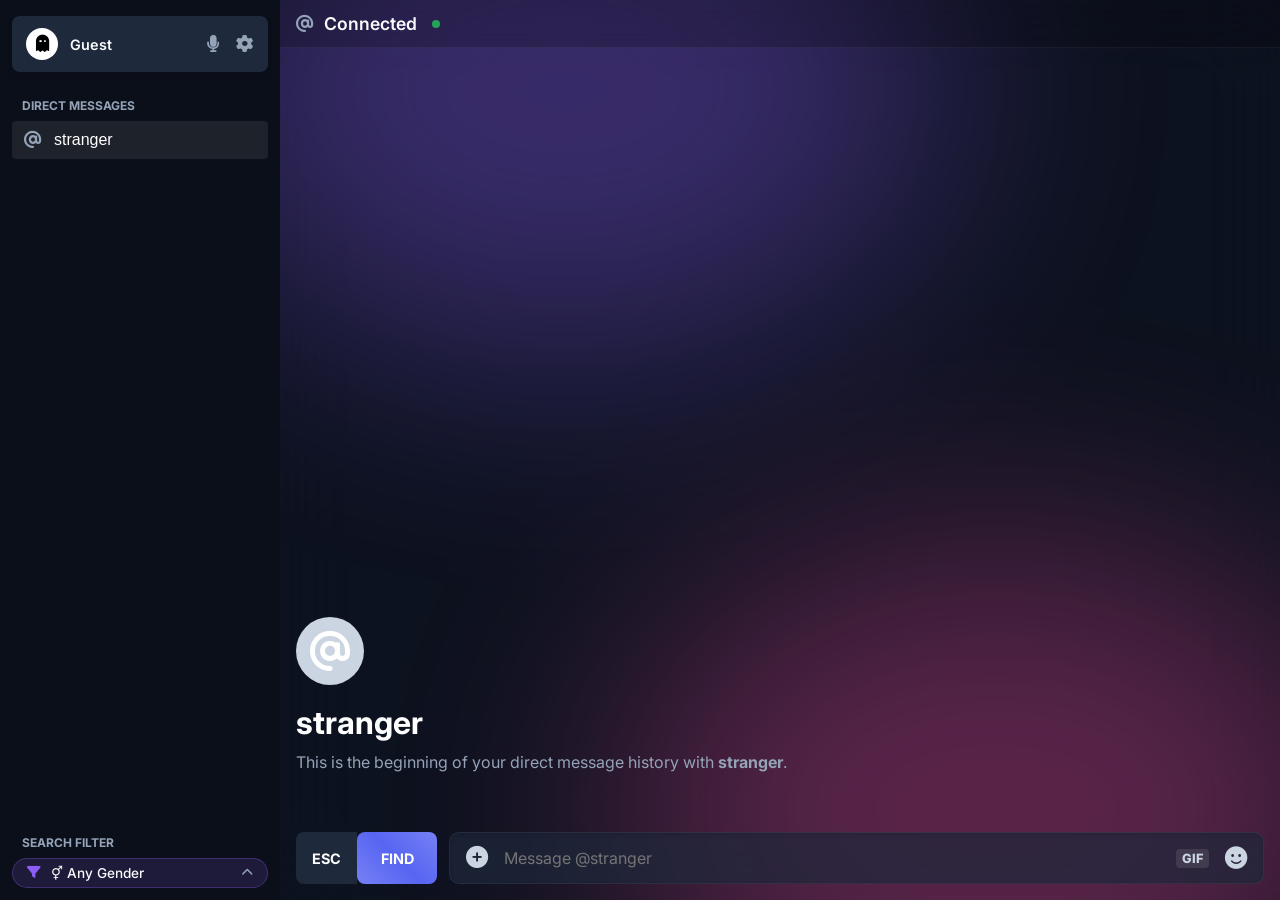
==== frontend/app.html @ 40365708 "Initial commit for new repo" ====
<!DOCTYPE html>
<html lang="en">

<head>
    <meta charset="UTF-8">
    <meta name="viewport" content="width=device-width, initial-scale=1.0, maximum-scale=1.0, viewport-fit=cover">
    <title>Annochat | Live Chat</title>
    <link rel="stylesheet" href="style.css">
    <link href="https://fonts.googleapis.com/css2?family=Inter:wght@400;500;600;700;800&display=swap" rel="stylesheet">
    <link rel="stylesheet" href="https://cdnjs.cloudflare.com/ajax/libs/font-awesome/6.4.0/css/all.min.css">
</head>

<body>
    <div class="app-layout">
        <div id="sidebar-overlay" class="sidebar-overlay" onclick="toggleMobileSidebar()"></div>
        <!-- Sidebar -->
        <aside class="sidebar">
            <!-- App Navigation (Chat/Friends) -->
            <div class="sidebar-top">
                <!-- Profile panel moved from bottom -->
                <div class="profile-panel">
                    <div class="avatar"><i class="fa-solid fa-ghost"></i></div>
                    <div class="user-info">
                        <span class="username">username</span>
                    </div>
                    <div class="user-controls">
                        <i class="fa-solid fa-microphone" id="mute-toggle" onclick="toggleMute()"
                            title="Toggle Message Sounds" style="cursor: pointer;"></i>
                        <i class="fa-solid fa-gear" style="cursor: pointer;" onclick="mockFeature('Settings')"></i>
                    </div>
                </div>

                <div class="dm-list">
                    <div class="section-title" style="margin-top: 10px; margin-bottom: 8px;">DIRECT MESSAGES</div>
                    <button class="dm-item active" onclick="nextStranger()"><i class="fa-solid fa-at"></i><span
                            id="dm-stranger-name">stranger</span></button>
                </div>
            </div>

            <!-- Bottom: Gender Filter pinned to bottom -->
            <div class="sidebar-bottom">
                <div style="padding: 0 12px 12px 12px; padding-bottom: max(12px, env(safe-area-inset-bottom));">
                    <div class="section-title" style="margin-bottom: 8px;">SEARCH FILTER</div>
                    <div class="custom-dropdown" id="gender-filter-dropdown" tabindex="0" style="width: 100%;">
                        <div class="dropdown-header" onclick="toggleGenderDropdown()"
                            style="width: 100%; justify-content: space-between;">
                            <div style="display:flex; align-items:center; gap:10px;">
                                <i class="fa-solid fa-filter"></i>
                                <span id="selected-gender-text">⚥ Any Gender</span>
                            </div>
                            <i class="fa-solid fa-chevron-up dropdown-arrow" style="transform: none;"></i>
                        </div>
                        <div class="dropdown-options" id="gender-options"
                            style="bottom: 100%; top: auto; margin-bottom: 8px; width: 100%;">
                            <div class="dropdown-option" onclick="selectGender('any', '⚥ Any Gender')">⚥ Any Gender</div>
                            <div class="dropdown-option" onclick="selectGender('female', '♀ Girls Only')">♀ Girls Only</div>
                            <div class="dropdown-option" onclick="selectGender('male', '♂ Guys Only')">♂ Guys Only</div>
                        </div>
                        <input type="hidden" id="gender-filter" value="any">
                    </div>
                </div>
            </div>
        </aside>

        <!-- Main Chat Area -->
        <main class="chat-area">
            <div id="custom-bg-overlay"></div>
            <!-- Header -->
            <div class="chat-header">
                <div class="header-left">
                    <button class="mobile-menu-btn" onclick="toggleMobileSidebar()">
                        <i class="fa-solid fa-bars"></i>
                    </button>
                    <i class="fa-solid fa-at"></i>
                    <span class="chat-title" id="header-status-text">Connected</span>
                    <div class="status-dot"></div>
                </div>
                <div class="header-right">
                </div>
            </div>

            <!-- Messages -->
            <div class="chat-messages" id="chat-messages">
                <div class="welcome-banner">
                    <div class="welcome-avatar"><i class="fa-solid fa-at"></i></div>
                    <h2>stranger</h2>
                    <p>This is the beginning of your direct message history with <strong>stranger</strong>.</p>
                </div>
            </div>

            <div class="typing-container">
                <div class="typing-indicator hidden" id="typing-indicator">
                    <div class="dot-bounce"><span></span><span></span><span></span></div> stranger is typing...
                </div>
            </div>

            <!-- Input area -->
            <div class="input-wrapper">
                <div class="action-buttons">
                    <button class="esc-btn" onclick="mockFeature('Disconnect')">ESC</button>
                    <button class="skip-btn finding" id="action-btn" onclick="nextStranger()"><span
                            id="action-icon"></span> FIND</button>
                </div>
                <div class="chat-input-box">
                    <button class="add-file-btn" onclick="showFreeTierMessage()"><i
                            class="fa-solid fa-circle-plus"></i></button>
                    <input type="text" id="message-input" placeholder="Message @stranger"
                        onkeypress="handleKeyPress(event)" autocomplete="off">
                    <div class="input-icons">
                        <span class="gif-icon" onclick="toggleGifPicker()">GIF</span>
                        <i class="fa-solid fa-face-smile" onclick="toggleEmojiPicker()" style="cursor:pointer"></i>
                    </div>
                </div>
            </div>
        </main>
    </div>

    <div id="toast" class="toast hidden"></div>

    <!-- Settings Modal -->
    <div id="settings-modal" class="modal-overlay hidden">
        <div class="modal-content settings-wide">
            <div class="modal-header">
                <h2>⚙️ Appearance</h2>
                <i class="fa-solid fa-xmark close-btn" onclick="toggleSettingsModal()"></i>
            </div>
            <div class="settings-tabs">
                <button class="stab active" onclick="switchTab('themes',this)">🎨 Themes</button>
                <button class="stab" onclick="switchTab('background',this)">🖼️ Background</button>
                <button class="stab" onclick="switchTab('text',this)">🔤 Text</button>
                <button class="stab" onclick="switchTab('bubbles',this)">💬 Bubbles</button>
            </div>
            <div class="spanel" id="tab-themes">
                <p class="shint">Pick a color theme.</p>
                <div class="theme-options">
                    <button class="theme-btn violet" onclick="applyTheme('violet')">🟣 Neon Violet</button>
                    <button class="theme-btn emerald" onclick="applyTheme('emerald')">🟢 Emerald</button>
                    <button class="theme-btn crimson" onclick="applyTheme('crimson')">🔴 Crimson</button>
                    <button class="theme-btn classic" onclick="applyTheme('classic')">⚫ Classic</button>
                    <button class="theme-btn" style="background:linear-gradient(135deg,#0d1117,#161b22)"
                        onclick="applyTheme('midnight')">🌌 Midnight</button>
                    <button class="theme-btn" style="background:linear-gradient(135deg,#0a192f,#112240)"
                        onclick="applyTheme('ocean')">🌊 Ocean</button>
                </div>
            </div>
            <div class="spanel hidden" id="tab-background">
                <p class="shint">Upload a custom background. Stored locally on this device.</p>
                <div class="bg-upload-zone" onclick="document.getElementById('bg-file-input').click()">
                    <i class="fa-solid fa-image" style="font-size:2rem;color:var(--text-muted)"></i>
                    <p style="color:var(--text-muted);margin-top:8px">Click to upload image</p>
                    <p style="color:var(--text-muted);font-size:0.75rem">PNG, JPG, WebP</p>
                </div>
                <input type="file" id="bg-file-input" accept="image/*" style="display:none"
                    onchange="handleBgUpload(event)">
                <button class="saction-btn" onclick="removeBg()" style="margin-top:10px">🗑️ Remove Background</button>
                <label class="slabel" style="margin-top:14px">Opacity</label>
                <div style="display:flex;align-items:center;gap:10px">
                    <input type="range" id="bg-opacity" min="5" max="100" value="30"
                        oninput="updateBgOpacity(this.value)" style="flex-grow:1">
                    <span id="bg-opacity-val" style="color:var(--text-muted);min-width:32px">30%</span>
                </div>
            </div>
            <div class="spanel hidden" id="tab-text">
                <p class="shint">Adjust font size and style.</p>
                <label class="slabel">Font Size</label>
                <div class="font-size-row">
                    <button class="fsz-btn" onclick="setFontSize(13,this)">XS</button>
                    <button class="fsz-btn" onclick="setFontSize(14,this)">S</button>
                    <button class="fsz-btn active" onclick="setFontSize(16,this)">M</button>
                    <button class="fsz-btn" onclick="setFontSize(18,this)">L</button>
                    <button class="fsz-btn" onclick="setFontSize(20,this)">XL</button>
                </div>
                <label class="slabel" style="margin-top:14px">Font Family</label>
                <div class="font-size-row">
                    <button class="fsz-btn" style="font-family:Inter" onclick="setFont('Inter',this)">Inter</button>
                    <button class="fsz-btn" style="font-family:Georgia"
                        onclick="setFont('Georgia',this)">Georgia</button>
                    <button class="fsz-btn" style="font-family:'Courier New'"
                        onclick="setFont('Courier New',this)">Mono</button>
                    <button class="fsz-btn" style="font-family:system-ui"
                        onclick="setFont('system-ui',this)">System</button>
                </div>
                <label class="slabel" style="margin-top:14px">Message Spacing</label>
                <div style="display:flex;align-items:center;gap:10px">
                    <input type="range" id="spacing-slider" min="4" max="32" value="16"
                        oninput="updateSpacing(this.value)" style="flex-grow:1">
                    <span id="spacing-val" style="color:var(--text-muted);min-width:32px">16px</span>
                </div>
            </div>
            <div class="spanel hidden" id="tab-bubbles">
                <p class="shint">Customize message bubble style.</p>
                <label class="slabel">Bubble Style</label>
                <div class="theme-options">
                    <button class="theme-btn" onclick="setBubble('none')">📄 No Bubbles</button>
                    <button class="theme-btn" onclick="setBubble('soft')">💬 Soft</button>
                    <button class="theme-btn" onclick="setBubble('sharp')">⬛ Sharp</button>
                </div>
                <label class="slabel" style="margin-top:14px">Timestamps</label>
                <label class="toggle-sw">
                    <input type="checkbox" id="ts-toggle" checked onchange="toggleTimestamps(this.checked)">
                    <span class="tslider"></span>
                    <span style="color:var(--text-muted);font-size:0.85rem;margin-left:8px">Show timestamps</span>
                </label>
                <label class="slabel" style="margin-top:14px">Compact Mode</label>
                <label class="toggle-sw">
                    <input type="checkbox" id="compact-toggle" onchange="toggleCompact(this.checked)">
                    <span class="tslider"></span>
                    <span style="color:var(--text-muted);font-size:0.85rem;margin-left:8px">Reduce spacing</span>
                </label>
            </div>
        </div>
    </div>

    <!-- Emoji Picker -->
    <div id="emoji-picker" class="picker-popup hidden">
        <div class="emoji-grid" id="emoji-grid">
            <!-- Populated by JS -->
        </div>
    </div>

    <!-- GIF Picker -->
    <div id="gif-picker" class="picker-popup hidden">
        <input type="text" id="gif-search" placeholder="Search Tenor GIFs..." onkeyup="handleGifSearch(event)">
        <div class="gif-grid scrollable" id="gif-grid">
            <div style="color:var(--text-muted); padding:20px; text-align:center;">Trending GIFs loading...</div>
        </div>
    </div>

    <script src="config.js"></script>
    <script src="script.js"></script>
</body>

</html>
---- frontend/style.css ----
:root {
    /* Premium Slate & Neon Theme */
    --bg-primary: #0f172a;
    --bg-secondary: #0b0f19;
    --bg-tertiary: #1e293b;
    --bg-input: rgba(30, 41, 59, 0.7);
    --text-normal: #f8fafc;
    --text-muted: #94a3b8;
    --interactive-normal: #cbd5e1;
    --interactive-hover: #ffffff;
    --interactive-active: #ffffff;
    --brand-experiment: #8b5cf6;

    --orange-skip: #f97316;
    --orange-hover: #ea580c;
    --blue-find: #5865f2;
    --blue-hover: #4752c4;

    --font-ui: 'gg sans', 'Inter', system-ui, sans-serif;
}

* {
    box-sizing: border-box;
    margin: 0;
    padding: 0;
}

body {
    font-family: var(--font-ui);
    background-color: var(--bg-secondary);
    color: var(--text-normal);
}

/* Chat app layout — locks the viewport so it never scrolls */
.app-layout {
    display: flex;
    height: 100vh;
    height: 100dvh;
    width: 100vw;
    overflow: hidden;
    position: fixed;
    top: 0;
    left: 0;
    right: 0;
    bottom: 0;
    /* Prevent pull-to-refresh rubber-banding on iOS */
    overscroll-behavior: none;
}

/* =========================================
   SIDEBAR (LEFT)
   ========================================= */
.sidebar {
    width: 280px;
    background-color: var(--bg-secondary);
    display: flex;
    flex-direction: column;
    justify-content: space-between;
    flex-shrink: 0;
}

.sidebar-top {
    padding: 16px 12px;
    display: flex;
    flex-direction: column;
    gap: 16px;
}

.dm-list {
    display: flex;
    flex-direction: column;
}

.dm-item {
    background: rgba(255, 255, 255, 0.08);
    /* Active item */
    color: var(--interactive-active);
    border: none;
    padding: 10px 12px;
    border-radius: 4px;
    font-size: 1rem;
    font-weight: 500;
    text-align: left;
    display: flex;
    align-items: center;
    gap: 12px;
    cursor: pointer;
    margin-bottom: 16px;
}

.dm-item i {
    color: var(--text-muted);
    font-size: 1.1rem;
}

.section-title {
    font-size: 0.75rem;
    font-weight: 700;
    color: var(--text-muted);
    padding-left: 10px;
    margin-top: 8px;
}

/* Sidebar Bottom — anchors to the very bottom of the sidebar */
.sidebar-bottom {
    display: flex;
    flex-direction: column;
    justify-content: flex-end;
    flex-grow: 1;
    margin-top: auto;
}

/* Removed premium ad styles entirely */

.profile-panel {
    background-color: var(--bg-tertiary);
    padding: 12px 14px;
    display: flex;
    align-items: center;
    border-radius: 8px;
    box-shadow: 0 4px 6px rgba(0, 0, 0, 0.1);
}

.profile-panel .avatar {
    width: 32px;
    height: 32px;
    background: white;
    color: black;
    border-radius: 50%;
    display: flex;
    justify-content: center;
    align-items: center;
    margin-right: 12px;
    font-size: 1.1rem;
}

.profile-panel .user-info {
    flex-grow: 1;
    display: flex;
    flex-direction: column;
}

.profile-panel .username {
    font-size: 0.9rem;
    font-weight: 600;
    color: var(--text-normal);
}

.profile-panel .user-controls {
    display: flex;
    gap: 16px;
    color: var(--text-muted);
    font-size: 1.1rem;
}


/* =========================================
   MAIN CHAT AREA (RIGHT) AND GLASSMORPHISM
   ========================================= */
.chat-area {
    flex-grow: 1;
    display: flex;
    flex-direction: column;
    background-color: rgba(15, 23, 42, 0.4);
    backdrop-filter: blur(40px);
    -webkit-backdrop-filter: blur(40px);
    position: relative;
    overflow: hidden;
    isolation: isolate;
}

/* === LIVELY ANIMATED BACKGROUND === */
.chat-area::before,
.chat-area::after {
    content: '';
    position: absolute;
    width: 60vw;
    height: 60vh;
    border-radius: 50%;
    filter: blur(120px);
    z-index: -1;
    animation: floatOrbs 25s infinite alternate ease-in-out;
    opacity: 0.35;
}

.chat-area::before {
    background: #8b5cf6;
    top: -20%;
    left: -10%;
}

.chat-area::after {
    background: #ec4899;
    bottom: -20%;
    right: -10%;
    animation-delay: -12s;
}

@keyframes floatOrbs {
    0% {
        transform: translate(0, 0) scale(1) rotate(0deg);
    }

    100% {
        transform: translate(15%, 15%) scale(1.3) rotate(15deg);
    }
}

/* Header */
.chat-header {
    height: 48px;
    display: flex;
    align-items: center;
    justify-content: space-between;
    padding: 0 16px;
    padding-top: env(safe-area-inset-top, 0px);
    height: calc(48px + env(safe-area-inset-top, 0px));
    border-bottom: 1px solid rgba(255, 255, 255, 0.05);
    /* Very subtle line */
    background: rgba(0, 0, 0, 0.2);
    z-index: 10;
    flex-shrink: 0;
}

.header-left {
    display: flex;
    align-items: center;
    gap: 10px;
    font-size: 1.1rem;
    font-weight: 600;
    color: var(--text-normal);
}

.header-left i {
    color: var(--text-muted);
}

.status-dot {
    width: 8px;
    height: 8px;
    background: #23a559;
    border-radius: 50%;
    margin-left: 5px;
}

.header-right {
    display: flex;
    align-items: center;
    gap: 20px;
}

.icon-btn {
    color: var(--interactive-normal);
    font-size: 1.25rem;
    cursor: pointer;
}

.custom-dropdown {
    position: relative;
    user-select: none;
    outline: none;
}

.dropdown-header {
    display: flex;
    align-items: center;
    background: rgba(139, 92, 246, 0.15);
    /* Neon Brand tint */
    border: 1px solid rgba(139, 92, 246, 0.3);
    border-radius: 20px;
    padding: 6px 14px;
    gap: 10px;
    transition: all 0.2s ease;
    cursor: pointer;
    color: var(--text-normal);
    font-size: 0.85rem;
    font-weight: 500;
}

.dropdown-header:hover {
    background: rgba(139, 92, 246, 0.25);
    border-color: rgba(139, 92, 246, 0.6);
}

.dropdown-header i.fa-filter {
    color: var(--brand-experiment);
    font-size: 0.85rem;
}

.dropdown-arrow {
    color: var(--text-muted);
    font-size: 0.75rem;
    transition: transform 0.2s ease;
}

.custom-dropdown.open .dropdown-arrow {
    transform: rotate(180deg);
}

.sidebar-bottom .custom-dropdown.open .dropdown-arrow {
    transform: rotate(0deg);
    /* Arrow was already pointing up in HTML */
}

.dropdown-options {
    position: absolute;
    top: calc(100% + 8px);
    right: 0;
    background: var(--bg-secondary);
    border: 1px solid rgba(255, 255, 255, 0.05);
    border-radius: 8px;
    width: max-content;
    box-shadow: 0 8px 24px rgba(0, 0, 0, 0.4);
    display: none;
    flex-direction: column;
    overflow: hidden;
    z-index: 100;
}

.custom-dropdown.open .dropdown-options {
    display: flex;
    animation: dropDownFade 0.2s ease forwards;
}

@keyframes dropDownFade {
    0% {
        opacity: 0;
        transform: translateY(-5px);
    }

    100% {
        opacity: 1;
        transform: translateY(0);
    }
}

.dropdown-option {
    padding: 10px 16px;
    color: var(--text-normal);
    font-size: 0.85rem;
    cursor: pointer;
    transition: background 0.1s;
}

.dropdown-option:hover {
    background: var(--brand-experiment);
    color: white;
}

/* Chat Messages */
.chat-messages {
    flex-grow: 1;
    overflow-y: auto;
    padding: 16px;
    display: flex;
    flex-direction: column;
    gap: 16px;
}

.welcome-banner {
    margin-top: auto;
    /* Pushes it to the bottom if empty */
    margin-bottom: 20px;
    display: flex;
    flex-direction: column;
    gap: 10px;
}

.welcome-avatar {
    width: 68px;
    height: 68px;
    background: var(--interactive-normal);
    border-radius: 50%;
    display: flex;
    justify-content: center;
    align-items: center;
    color: white;
    font-size: 2.5rem;
    margin-bottom: 8px;
}

.welcome-banner h2 {
    font-size: 2rem;
    color: #fff;
}

.welcome-banner p {
    color: var(--text-muted);
    font-size: 1rem;
}

/* Message item */
.message-wrapper {
    display: flex;
    gap: 16px;
    margin-top: 16px;
}

.user-avatar {
    width: 40px;
    height: 40px;
    border-radius: 50%;
    background: var(--brand-experiment);
    display: flex;
    justify-content: center;
    align-items: center;
    color: white;
    flex-shrink: 0;
    margin-top: 2px;
}

.message-wrapper.user .user-avatar {
    background: #23a559;
}

.message-core {
    display: flex;
    flex-direction: column;
    gap: 4px;
}

.message-header {
    display: flex;
    align-items: baseline;
    gap: 8px;
}

.username {
    font-weight: 500;
    font-size: 1rem;
    color: #fff;
}

.timestamp {
    font-size: 0.75rem;
    color: var(--text-muted);
}

.message-text {
    font-size: 1rem;
    color: var(--text-normal);
    line-height: 1.375rem;
    word-break: break-word;
}


/* Typing Indicator */
.typing-container {
    height: 24px;
    padding: 0 16px;
}

.typing-indicator {
    font-size: 0.85rem;
    color: var(--text-muted);
    display: flex;
    align-items: center;
    gap: 8px;
    font-weight: 600;
}

.typing-indicator.hidden {
    display: none;
}

.dot-bounce {
    display: flex;
    gap: 4px;
}

.dot-bounce span {
    width: 5px;
    height: 5px;
    background: var(--text-muted);
    border-radius: 50%;
    animation: bounce 1.4s infinite;
}

.dot-bounce span:nth-child(1) {
    animation-delay: -0.32s;
}

.dot-bounce span:nth-child(2) {
    animation-delay: -0.16s;
}

@keyframes bounce {

    0%,
    80%,
    100% {
        transform: scale(0);
    }

    40% {
        transform: scale(1);
    }
}

/* Input Area */
.input-wrapper {
    padding: 0 16px 16px 16px;
    display: flex;
    align-items: stretch;
    gap: 12px;
    height: 68px;
    overflow: visible;
}

.action-buttons {
    display: flex;
}

.esc-btn,
.skip-btn {
    border: none;
    font-weight: 700;
    font-size: 0.9rem;
    padding: 0 16px;
    cursor: pointer;
    font-family: inherit;
    color: white;
}

.esc-btn {
    background-color: var(--bg-tertiary);
    border-radius: 8px 0 0 8px;
}

.esc-btn:hover {
    background-color: #111214;
}

.skip-btn {
    background-color: var(--orange-skip);
    border-radius: 0 8px 8px 0;
    position: relative;
    overflow: hidden;
    transition: all 0.3s;
    min-width: 80px;
}

.skip-btn.finding {
    background-color: var(--blue-find);
    border-radius: 8px;
    /* Full rounded when alone? No, keep it consistent or adjusted */
}

.skip-btn.finding:hover {
    background-color: var(--blue-hover);
}

.skip-btn::after {
    content: '';
    position: absolute;
    top: -50%;
    left: -50%;
    width: 200%;
    height: 200%;
    background: linear-gradient(rgba(255, 255, 255, 0.2), transparent, rgba(255, 255, 255, 0.2));
    transform: rotate(45deg);
    animation: shimmer 3s infinite;
}

@keyframes shimmer {
    0% {
        transform: translateX(-100%) rotate(45deg);
    }

    100% {
        transform: translateX(100%) rotate(45deg);
    }
}

.skip-btn:hover {
    background-color: var(--orange-hover);
    transform: scale(1.02);
}

.chat-input-box {
    flex-grow: 1;
    background-color: var(--bg-input);
    border-radius: 10px;
    display: flex;
    align-items: center;
    padding: 0 16px;
    box-shadow: inset 0 2px 4px rgba(0, 0, 0, 0.1);
    border: 1px solid rgba(255, 255, 255, 0.05);
    transition: all 0.2s ease;
}

.chat-input-box:focus-within {
    border-color: rgba(139, 92, 246, 0.4);
    background-color: rgba(30, 41, 59, 0.9);
    box-shadow: 0 0 15px rgba(139, 92, 246, 0.15), inset 0 2px 4px rgba(0, 0, 0, 0.1);
}

.add-file-btn {
    background: transparent;
    border: none;
    color: var(--interactive-normal);
    font-size: 1.4rem;
    margin-right: 16px;
    cursor: pointer;
}

.add-file-btn:hover {
    color: var(--interactive-hover);
}

#message-input {
    flex-grow: 1;
    background: transparent;
    border: none;
    color: var(--text-normal);
    font-size: 1rem;
    outline: none;
    font-family: inherit;
}

.input-icons {
    display: flex;
    align-items: center;
    gap: 16px;
    color: var(--interactive-normal);
    font-size: 1.4rem;
}

.gif-icon {
    font-size: 0.8rem;
    font-weight: 800;
    background: rgba(255, 255, 255, 0.1);
    padding: 2px 6px;
    border-radius: 4px;
}

.input-icons i:hover,
.gif-icon:hover {
    color: var(--interactive-hover);
    cursor: pointer;
}


/* Toasts */
.toast {
    position: fixed;
    top: 20px;
    right: 20px;
    background: var(--brand-experiment);
    color: white;
    padding: 12px 20px;
    border-radius: 4px;
    font-weight: 600;
    box-shadow: 0 4px 10px rgba(0, 0, 0, 0.2);
}

.toast.hidden {
    display: none;
}

::-webkit-scrollbar {
    width: 8px;
}

::-webkit-scrollbar-track {
    background: var(--bg-secondary);
    border-radius: 4px;
}

::-webkit-scrollbar-thumb {
    background: var(--bg-tertiary);
    border-radius: 4px;
}

/* Modals & Popups */
.modal-overlay {
    position: fixed;
    inset: 0;
    background: rgba(0, 0, 0, 0.8);
    display: flex;
    justify-content: center;
    align-items: center;
    z-index: 1000;
}

.modal-overlay.hidden {
    display: none;
}

.modal-content {
    background: var(--bg-secondary);
    border: 1px solid rgba(255, 255, 255, 0.05);
    border-radius: 14px;
    min-width: 350px;
    box-shadow: 0 20px 60px rgba(0, 0, 0, 0.6);
    display: flex;
    flex-direction: column;
    overflow: hidden;
}

.modal-header {
    display: flex;
    justify-content: space-between;
    align-items: center;
    padding: 18px 22px 14px;
    border-bottom: 1px solid rgba(255, 255, 255, 0.05);
    flex-shrink: 0;
}

.close-btn {
    cursor: pointer;
    color: var(--text-muted);
    font-size: 1.2rem;
}

.close-btn:hover {
    color: white;
    transform: scale(1.1);
}

.theme-options {
    display: flex;
    flex-direction: column;
    gap: 12px;
}

.theme-btn {
    background: var(--bg-tertiary);
    color: var(--text-normal);
    border: none;
    padding: 12px;
    border-radius: 8px;
    font-weight: 600;
    cursor: pointer;
    text-align: left;
    transition: all 0.2s;
}

.theme-btn:hover {
    background: var(--bg-input);
    transform: translateX(5px);
}

/* Pickers */
.picker-popup {
    position: absolute;
    bottom: 85px;
    right: 20px;
    background: var(--bg-secondary);
    border: 1px solid rgba(255, 255, 255, 0.05);
    border-radius: 8px;
    padding: 12px;
    width: 320px;
    height: 350px;
    box-shadow: 0 10px 30px rgba(0, 0, 0, 0.5);
    z-index: 100;
    display: flex;
    flex-direction: column;
    gap: 10px;
}

.picker-popup.hidden {
    display: none;
}

.emoji-grid {
    display: grid;
    grid-template-columns: repeat(8, 1fr);
    gap: 6px;
    overflow-y: auto;
    padding-right: 8px;
}

.emoji-item {
    font-size: 1.5rem;
    text-align: center;
    cursor: pointer;
    padding: 4px;
    border-radius: 4px;
    transition: 0.1s;
}

.emoji-item:hover {
    background: rgba(255, 255, 255, 0.1);
    transform: scale(1.2);
}

#gif-search {
    background: var(--bg-input);
    border: none;
    color: var(--text-normal);
    padding: 10px 12px;
    border-radius: 4px;
    outline: none;
    width: 100%;
    font-family: inherit;
    font-size: 0.9rem;
}

.gif-grid {
    display: grid;
    grid-template-columns: 1fr 1fr;
    gap: 8px;
    overflow-y: auto;
    flex-grow: 1;
    padding-right: 8px;
}

.gif-item {
    width: 100%;
    border-radius: 4px;
    cursor: pointer;
    object-fit: cover;
    height: 100px;
    transition: transform 0.2s;
}

.gif-item:hover {
    transform: scale(1.05);
    z-index: 2;
    box-shadow: 0 4px 10px rgba(0, 0, 0, 0.3);
}

.chat-gif-embed {
    max-width: 250px;
    border-radius: 8px;
    margin-top: 8px;
    cursor: pointer;
}

/* ====== SETTINGS MODAL - PREMIUM REDESIGN ====== */
.settings-wide {
    width: 580px;
    max-width: 96vw;
    max-height: 90vh;
    display: flex;
    flex-direction: column;
}

/* Top pill-style tab switcher */
.settings-tabs {
    display: flex;
    gap: 4px;
    padding: 14px 20px 0;
    background: rgba(0, 0, 0, 0.15);
    border-bottom: 1px solid rgba(255, 255, 255, 0.06);
    overflow-x: auto;
}

.stab {
    background: transparent;
    border: none;
    color: var(--text-muted);
    font-size: 0.82rem;
    font-weight: 600;
    padding: 8px 16px 10px;
    cursor: pointer;
    border-radius: 0;
    border-bottom: 2px solid transparent;
    transition: all 0.18s;
    font-family: inherit;
    white-space: nowrap;
    letter-spacing: 0.01em;
}

.stab:hover {
    color: var(--text-normal);
}

.stab.active {
    color: #fff;
    border-bottom: 2px solid var(--brand-experiment);
    background: rgba(139, 92, 246, 0.08);
}

/* Panels */
.spanel {
    padding: 20px 22px;
    overflow-y: auto;
    flex: 1;
    display: flex;
    flex-direction: column;
    gap: 16px;
}

.spanel.hidden {
    display: none;
}

.shint {
    color: var(--text-muted);
    font-size: 0.83rem;
    line-height: 1.5;
    margin: 0;
}

.slabel {
    display: block;
    font-size: 0.7rem;
    font-weight: 700;
    color: var(--text-muted);
    letter-spacing: 0.08em;
    text-transform: uppercase;
    margin-bottom: 8px;
}

/* BG Upload Zone */
.bg-upload-zone {
    border: 2px dashed rgba(139, 92, 246, 0.35);
    border-radius: 12px;
    padding: 28px 20px;
    text-align: center;
    cursor: pointer;
    transition: all 0.2s;
    background: rgba(139, 92, 246, 0.04);
}

.bg-upload-zone:hover {
    border-color: rgba(139, 92, 246, 0.8);
    background: rgba(139, 92, 246, 0.1);
    transform: scale(1.01);
}

/* Font size & family buttons */
.font-size-row {
    display: flex;
    gap: 8px;
    flex-wrap: wrap;
}

.fsz-btn {
    background: rgba(255, 255, 255, 0.06);
    color: var(--text-muted);
    border: 1px solid rgba(255, 255, 255, 0.08);
    padding: 8px 18px;
    border-radius: 8px;
    font-weight: 600;
    cursor: pointer;
    font-family: inherit;
    font-size: 0.85rem;
    transition: all 0.18s;
}

.fsz-btn:hover {
    color: white;
    border-color: rgba(139, 92, 246, 0.5);
    background: rgba(139, 92, 246, 0.15);
}

.fsz-btn.active {
    background: var(--brand-experiment);
    color: white;
    border-color: transparent;
}

/* Red action button */
.saction-btn {
    background: rgba(239, 68, 68, 0.1);
    color: #ef4444;
    border: 1px solid rgba(239, 68, 68, 0.25);
    padding: 9px 18px;
    border-radius: 8px;
    font-weight: 600;
    cursor: pointer;
    font-family: inherit;
    font-size: 0.85rem;
    transition: all 0.2s;
    align-self: flex-start;
}

.saction-btn:hover {
    background: rgba(239, 68, 68, 0.25);
}

/* Toggle switch */
.toggle-sw {
    display: flex;
    align-items: center;
    gap: 10px;
    cursor: pointer;
    padding: 6px 0;
}

.toggle-sw input {
    display: none;
}

.tslider {
    width: 44px;
    height: 24px;
    background: rgba(255, 255, 255, 0.1);
    border-radius: 12px;
    position: relative;
    transition: 0.25s;
    flex-shrink: 0;
    border: 1px solid rgba(255, 255, 255, 0.1);
}

.tslider::after {
    content: '';
    position: absolute;
    top: 3px;
    left: 3px;
    width: 16px;
    height: 16px;
    background: white;
    border-radius: 50%;
    transition: 0.25s;
    box-shadow: 0 1px 4px rgba(0, 0, 0, 0.4);
}

.toggle-sw input:checked+.tslider {
    background: var(--brand-experiment);
    border-color: transparent;
}

.toggle-sw input:checked+.tslider::after {
    transform: translateX(20px);
}

/* Slider track */
input[type=range] {
    -webkit-appearance: none;
    appearance: none;
    height: 4px;
    border-radius: 2px;
    background: rgba(255, 255, 255, 0.1);
    outline: none;
}

input[type=range]::-webkit-slider-thumb {
    -webkit-appearance: none;
    width: 16px;
    height: 16px;
    border-radius: 50%;
    background: var(--brand-experiment);
    cursor: pointer;
    box-shadow: 0 0 6px rgba(139, 92, 246, 0.5);
}

/* Custom BG overlay */
#custom-bg-overlay {
    position: absolute;
    inset: 0;
    background-size: cover;
    background-position: center;
    pointer-events: none;
    z-index: 0;
    transition: opacity 0.3s;
}

/* Settings section divider */
.sdivider {
    height: 1px;
    background: rgba(255, 255, 255, 0.05);
    margin: 4px 0;
}

/* ====== TOAST ====== */
.toast {
    position: fixed;
    top: 24px;
    right: 24px;
    background: var(--brand-experiment);
    color: white;
    padding: 12px 24px;
    border-radius: 8px;
    font-weight: 600;
    box-shadow: 0 8px 16px rgba(0, 0, 0, 0.3);
    z-index: 2000;
    transition: all 0.3s cubic-bezier(0.18, 0.89, 0.32, 1.28);
    opacity: 0;
    transform: translateY(-20px);
    pointer-events: none;
}

.toast.show {
    opacity: 1;
    transform: translateY(0);
    pointer-events: auto;
}

.toast.hidden {
    display: none;
}

/* Mobile Menu Button - Hidden by default */
.mobile-menu-btn {
    display: none;
    align-items: center;
    justify-content: center;
    background: transparent;
    border: none;
    color: var(--text-normal);
    font-size: 1.4rem;
    cursor: pointer;
}

/* ====== MOBILE RESPONSIVE - CHAT APP ====== */
@media (max-width: 768px) {

    /* Sidebar slides off-screen to the left */
    .sidebar {
        position: fixed;
        left: 0;
        top: 0;
        bottom: 0;
        height: 100vh;
        height: 100dvh;
        width: 280px;
        z-index: 1100;
        transform: translateX(-290px);
        transition: transform 0.3s cubic-bezier(0.4, 0, 0.2, 1);
        box-shadow: 10px 0 30px rgba(0, 0, 0, 0.5);
    }

    .app-layout.sidebar-open .sidebar {
        transform: translateX(0);
    }

    .sidebar-overlay {
        position: fixed;
        inset: 0;
        background: rgba(0, 0, 0, 0.6);
        z-index: 1050;
        opacity: 0;
        pointer-events: none;
        transition: opacity 0.3s;
        backdrop-filter: blur(4px);
    }

    .app-layout.sidebar-open .sidebar-overlay {
        opacity: 1;
        pointer-events: auto;
    }

    /* Chat area fills full screen */
    .chat-area {
        width: 100%;
        min-width: 0;
        flex: 1;
    }

    .mobile-menu-btn {
        display: flex;
        margin-right: 12px;
    }

    .chat-header {
        padding: 0 12px;
        padding-top: env(safe-area-inset-top, 0px);
        height: calc(52px + env(safe-area-inset-top, 0px));
        flex-shrink: 0;
    }

    .chat-area::before,
    .chat-area::after {
        width: 100vw;
        height: 100vh;
        filter: blur(80px);
    }

    .welcome-banner h2 {
        font-size: 1.4rem;
    }

    .welcome-banner p {
        font-size: 0.9rem;
    }

    .welcome-avatar {
        width: 52px;
        height: 52px;
        font-size: 1.7rem;
    }

    /* Messages area fills available space */
    .chat-messages {
        padding: 12px;
        gap: 12px;
    }

    /* Typing indicator */
    .typing-container {
        padding: 0 12px;
    }

    /* Input bar - fixed to bottom, full width */
    .input-wrapper {
        padding: 10px 12px;
        padding-right: max(12px, env(safe-area-inset-right, 12px));
        padding-left: max(12px, env(safe-area-inset-left, 12px));
        padding-bottom: max(14px, env(safe-area-inset-bottom));
        height: auto;
        flex-shrink: 0;
        display: flex;
        flex-direction: row;
        gap: 8px;
        background: rgba(0, 0, 0, 0.25);
        backdrop-filter: blur(10px);
        align-items: center;
        border-top: 1px solid rgba(255, 255, 255, 0.05);
        overflow: visible;
    }

    .action-buttons {
        width: auto;
        display: flex;
        height: 46px;
        flex-shrink: 0;
    }

    .esc-btn {
        display: none !important;
    }

    .skip-btn {
        flex: none;
        width: 82px;
        height: 46px;
        border-radius: 10px;
        padding: 0 8px;
        font-size: 0.82rem;
        letter-spacing: 0.02em;
    }

    .chat-input-box {
        flex-grow: 1;
        height: 46px;
        padding: 0 10px;
        border-radius: 12px;
        min-width: 0;
        overflow: hidden;
    }

    .add-file-btn {
        margin-right: 8px;
        font-size: 1.15rem;
        flex-shrink: 0;
    }

    .input-icons {
        gap: 10px;
        font-size: 1.1rem;
        flex-shrink: 0;
    }

    #message-input {
        font-size: 16px;
        /* Prevents iOS zoom on focus */
        min-width: 0;
    }

    /* Modals */
    .modal-content {
        width: 94%;
        min-width: unset;
        max-height: 88vh;
        max-height: 88dvh;
    }

    .settings-wide {
        max-height: 85vh;
        max-height: 85dvh;
    }

    /* Pickers */
    .picker-popup {
        width: calc(100vw - 24px);
        bottom: 80px;
        right: 12px;
        left: 12px;
    }

    .header-left {
        gap: 8px;
    }

    /* Message bubbles tighter on mobile */
    .message-wrapper {
        gap: 10px;
        margin-top: 10px;
    }

    .user-avatar {
        width: 34px;
        height: 34px;
        font-size: 0.9rem;
    }

    .message-text {
        font-size: 0.95rem;
    }

    .username {
        font-size: 0.9rem;
    }

    .timestamp {
        font-size: 0.7rem;
    }
}

/* =========================================
   LANDING PAGE STYLES
   ========================================= */

.landing-page {
    --brand-experiment: #f472b6;
    overflow-x: hidden;
    overflow-y: auto;
    height: auto;
    min-height: 100vh;
    background-color: #030303;
    background-image: radial-gradient(circle at 15% 50%, rgba(244, 114, 182, 0.12), transparent 40%),
        radial-gradient(circle at 85% 30%, rgba(225, 29, 72, 0.08), transparent 40%);
    scroll-behavior: smooth;
    color: var(--text-normal);
    position: static;
    font-family: 'Inter', system-ui, sans-serif;
}

.landing-page::before {
    content: '';
    position: fixed;
    inset: 0;
    background-image:
        linear-gradient(rgba(255, 255, 255, 0.03) 1px, transparent 1px),
        linear-gradient(90deg, rgba(255, 255, 255, 0.03) 1px, transparent 1px);
    background-size: 60px 60px;
    z-index: -1;
    pointer-events: none;
    mask-image: radial-gradient(ellipse at top, black 20%, transparent 80%);
    -webkit-mask-image: radial-gradient(ellipse at top, black 20%, transparent 80%);
}

.gradient-text {
    background: linear-gradient(135deg, #f472b6, #fda4af, #f43f5e);
    background-size: 200% auto;
    -webkit-background-clip: text;
    -webkit-text-fill-color: transparent;
    animation: gradientShift 6s ease-in-out infinite alternate;
}

@keyframes gradientShift {
    0% {
        background-position: 0% 50%;
    }

    100% {
        background-position: 100% 50%;
    }
}

/* Navbar */
.navbar {
    position: fixed;
    top: 0;
    width: 100%;
    z-index: 2000;
    padding: 24px 0;
    transition: all 0.4s cubic-bezier(0.4, 0, 0.2, 1);
}

.navbar.scrolled {
    padding: 14px 0;
    background: rgba(15, 23, 42, 0.85);
    backdrop-filter: blur(20px);
    border-bottom: 1px solid rgba(255, 255, 255, 0.08);
    box-shadow: 0 10px 30px rgba(0, 0, 0, 0.2);
}

.nav-container {
    max-width: 1300px;
    margin: 0 auto;
    display: flex;
    justify-content: space-between;
    align-items: center;
    padding: 0 40px;
    box-sizing: border-box;
    width: 100%;
}

.logo {
    display: flex;
    align-items: center;
    gap: 12px;
    font-size: 1.6rem;
    font-weight: 800;
    color: white;
    letter-spacing: -0.02em;
}

.logo i {
    color: var(--brand-experiment);
    filter: drop-shadow(0 0 8px rgba(139, 92, 246, 0.5));
}

.brand-icon {
    margin-top: 15px;
    margin-bottom: 5px;
    height: 36px;
    width: auto;
    display: block;
    object-fit: contain;
    transform: scale(3.5);
    transform-origin: left center;
}

.nav-links {
    display: flex;
    gap: 40px;
    align-items: center;
}

.nav-links a {
    text-decoration: none;
    color: var(--text-muted);
    font-weight: 600;
    font-size: 0.95rem;
    transition: all 0.2s;
    letter-spacing: 0.01em;
}

.nav-links a:hover {
    color: white;
}

.cta-nav {
    background: rgba(255, 255, 255, 0.08);
    backdrop-filter: blur(10px);
    border: 1px solid rgba(255, 255, 255, 0.15);
    color: white !important;
    padding: 10px 24px;
    border-radius: 100px;
    font-weight: 600 !important;
    transition: all 0.3s ease;
    box-shadow: inset 0 0 10px rgba(255, 255, 255, 0.05);
}

.cta-nav:hover {
    background: rgba(255, 255, 255, 0.12);
    border-color: rgba(255, 255, 255, 0.3);
    transform: translateY(-2px);
    box-shadow: inset 0 0 10px rgba(255, 255, 255, 0.08), 0 8px 25px rgba(0, 0, 0, 0.4);
}

/* Hero Section */
.hero {
    padding: 200px 40px 120px;
    max-width: 1300px;
    margin: 0 auto;
    display: grid;
    grid-template-columns: 1.15fr 0.85fr;
    gap: 80px;
    align-items: center;
    position: relative;
    z-index: 10;
}

.hero-content {
    animation: fadeInUp 1s cubic-bezier(0.16, 1, 0.3, 1) forwards;
    position: relative;
    z-index: 5;
}

@keyframes fadeInUp {
    from {
        opacity: 0;
        transform: translateY(40px);
    }

    to {
        opacity: 1;
        transform: translateY(0);
    }
}

.hero-content h1 {
    font-family: 'Boldonse', sans-serif;
    font-size: 4.5rem;
    line-height: 1.05;
    font-weight: 800;
    margin-bottom: 28px;
    letter-spacing: 0.02em;
    color: #fff;
    text-shadow: 0 10px 40px rgba(0, 0, 0, 0.5);
}

.hero-content p {
    font-size: 1.25rem;
    color: #94a3b8;
    margin-bottom: 48px;
    line-height: 1.6;
    max-width: 580px;
    font-weight: 400;
}

.hero-badge {
    display: inline-flex;
    align-items: center;
    gap: 8px;
    background: rgba(255, 255, 255, 0.04);
    color: #f1f5f9;
    padding: 8px 16px;
    border-radius: 100px;
    font-size: 0.85rem;
    font-weight: 600;
    margin-bottom: 32px;
    border: 1px solid rgba(255, 255, 255, 0.1);
    box-shadow: inset 0 0 20px rgba(255, 255, 255, 0.02);
    backdrop-filter: blur(10px);
}

.hero-actions {
    display: flex;
    gap: 20px;
}

.btn-primary {
    background: linear-gradient(135deg, #f472b6, #e11d48);
    color: white;
    text-decoration: none;
    padding: 16px 36px;
    border-radius: 100px;
    font-weight: 600;
    font-size: 1.1rem;
    transition: all 0.3s ease;
    display: flex;
    align-items: center;
    gap: 10px;
    border: 1px solid rgba(255, 255, 255, 0.2);
    box-shadow: 0 10px 30px -10px rgba(244, 114, 182, 0.6);
}

.btn-primary:hover {
    transform: translateY(-3px);
    box-shadow: 0 20px 40px -10px rgba(244, 114, 182, 0.8);
    filter: brightness(1.1);
}

.btn-secondary {
    background: transparent;
    color: white;
    text-decoration: none;
    padding: 16px 36px;
    border-radius: 100px;
    font-weight: 600;
    font-size: 1.1rem;
    transition: all 0.3s ease;
    border: 1px solid rgba(255, 255, 255, 0.15);
}

.btn-secondary:hover {
    background: rgba(255, 255, 255, 0.05);
    border-color: rgba(255, 255, 255, 0.3);
}

/* Hero Visual */
.hero-visual {
    position: relative;
    display: flex;
    justify-content: center;
    align-items: center;
    width: 100%;
}

.hero-mockup {
    border-radius: 20px;
    mask-image: radial-gradient(ellipse at center, rgba(0, 0, 0, 1) 75%, rgba(0, 0, 0, 0) 100%);
    -webkit-mask-image: radial-gradient(ellipse at center, rgba(0, 0, 0, 1) 75%, rgba(0, 0, 0, 0) 100%);
    transition: all 0.5s ease;
}

.hero-mockup.main {
    width: 220%;
    max-width: 1800px;
    margin-left: 40%;
    position: relative;
    z-index: -1;
    animation: floatHero 6s infinite ease-in-out;
    filter: drop-shadow(0 30px 60px rgba(0, 0, 0, 0.8));
    mask-image: linear-gradient(to right, transparent 0%, transparent 5%, rgba(0, 0, 0, 1) 30%, rgba(0, 0, 0, 1) 85%, transparent 100%);
    -webkit-mask-image: linear-gradient(to right, transparent 0%, transparent 5%, rgba(0, 0, 0, 1) 65%, rgba(0, 0, 0, 1) 85%, transparent 100%);
}



@keyframes floatHero {

    0%,
    100% {
        transform: translateY(0) rotate(0deg);
    }

    50% {
        transform: translateY(-15px) rotate(1deg);
    }
}

.hero-glow {
    position: absolute;
    width: 120%;
    height: 120%;
    background: radial-gradient(circle, rgba(139, 92, 246, 0.2) 0%, transparent 70%);
    z-index: 1;
    pointer-events: none;
}

/* Trust Stats */
.trust-stats {
    background: transparent;
    padding: 60px 0;
    position: relative;
    z-index: 5;
    border-top: 1px solid rgba(255, 255, 255, 0.03);
    border-bottom: 1px solid rgba(255, 255, 255, 0.03);
}

.stats-container {
    max-width: 1200px;
    margin: 0 auto;
    display: flex;
    justify-content: space-around;
    padding: 0 40px;
}

.stat-item {
    text-align: center;
}

.stat-value {
    display: block;
    font-size: 2.5rem;
    font-weight: 900;
    color: white;
    margin-bottom: 8px;
}

.stat-label {
    text-transform: uppercase;
    font-size: 0.8rem;
    font-weight: 700;
    color: var(--text-muted);
    letter-spacing: 0.1em;
}

/* Section Header */
.section-header {
    text-align: center;
    margin-bottom: 80px;
    max-width: 800px;
    margin-left: auto;
    margin-right: auto;
}

.section-header h2 {
    font-family: 'Boldonse', sans-serif;
    font-size: 3.2rem;
    font-weight: 800;
    margin-bottom: 20px;
    letter-spacing: 0.02em;
}

.section-header p {
    font-size: 1.25rem;
    color: var(--text-muted);
    line-height: 1.6;
}

/* Features Section */
.features {
    padding: 120px 40px;
    background: radial-gradient(circle at bottom right, rgba(139, 92, 246, 0.05), transparent 40%);
}

.feature-grid {
    display: grid;
    grid-template-columns: repeat(3, 1fr);
    gap: 32px;
    max-width: 1300px;
    margin: 0 auto;
}

.feature-card {
    background: rgba(20, 20, 20, 0.4);
    backdrop-filter: blur(20px);
    padding: 48px 40px;
    border-radius: 30px;
    border: 1px solid rgba(255, 255, 255, 0.05);
    transition: all 0.4s cubic-bezier(0.16, 1, 0.3, 1);
    position: relative;
    overflow: hidden;
    box-shadow: inset 0 0 0 1px rgba(255, 255, 255, 0.02), 0 10px 40px -10px rgba(0, 0, 0, 0.5);
}

.feature-card::before {
    content: '';
    position: absolute;
    inset: 0;
    background: linear-gradient(135deg, rgba(244, 114, 182, 0.08), transparent);
    opacity: 0;
    transition: opacity 0.4s;
}

.feature-card:hover {
    transform: translateY(-8px);
    border-color: rgba(255, 255, 255, 0.15);
    background: rgba(255, 255, 255, 0.05);
    box-shadow: inset 0 0 0 1px rgba(255, 255, 255, 0.05), 0 20px 50px -15px rgba(0, 0, 0, 0.8);
}

.feature-card:hover::before {
    opacity: 1;
}

.feature-card i {
    font-size: 2.6rem;
    background: linear-gradient(135deg, #f472b6, #e11d48);
    -webkit-background-clip: text;
    -webkit-text-fill-color: transparent;
    filter: drop-shadow(0 10px 20px rgba(244, 114, 182, 0.3));
    margin-bottom: 28px;
    position: relative;
    z-index: 2;
    display: inline-block;
}

.feature-card h3 {
    font-size: 1.6rem;
    margin-bottom: 16px;
    font-weight: 700;
    position: relative;
    z-index: 2;
}

.feature-card p {
    color: var(--text-muted);
    line-height: 1.65;
    font-size: 1.05rem;
    position: relative;
    z-index: 2;
}

/* How It Works */
.how-it-works {
    padding: 120px 40px;
    background: transparent;
}

.steps-container {
    max-width: 1200px;
    margin: 0 auto;
    display: grid;
    grid-template-columns: repeat(3, 1fr);
    gap: 60px;
    position: relative;
}

.step-card {
    text-align: center;
    position: relative;
    z-index: 2;
}

.step-number {
    width: 60px;
    height: 60px;
    background: var(--brand-experiment);
    color: white;
    border-radius: 50%;
    display: flex;
    justify-content: center;
    align-items: center;
    font-size: 1.5rem;
    font-weight: 900;
    margin: 0 auto 28px;
    box-shadow: 0 0 20px rgba(139, 92, 246, 0.4);
}

.step-card h3 {
    font-size: 1.5rem;
    margin-bottom: 16px;
    color: #fff;
}

.step-card p {
    color: var(--text-muted);
    line-height: 1.6;
}

/* Trust Section */
.trust-area {
    padding: 120px 40px;
    max-width: 1300px;
    margin: 0 auto;
}

.trust-content {
    background: rgba(20, 20, 20, 0.4);
    backdrop-filter: blur(20px);
    border-radius: 40px;
    padding: 80px;
    display: grid;
    grid-template-columns: 1fr 1fr;
    gap: 80px;
    align-items: center;
    border: 1px solid rgba(255, 255, 255, 0.05);
    box-shadow: inset 0 0 0 1px rgba(255, 255, 255, 0.02), 0 20px 60px -20px rgba(0, 0, 0, 0.8);
}

.trust-text h2 {
    font-size: 3rem;
    font-weight: 800;
    margin-bottom: 24px;
    line-height: 1.1;
}

.trust-text p {
    font-size: 1.15rem;
    color: var(--text-muted);
    line-height: 1.7;
    margin-bottom: 32px;
}

.trust-features {
    display: flex;
    flex-direction: column;
    gap: 20px;
}

.trust-feat-item {
    display: flex;
    align-items: center;
    gap: 16px;
    font-weight: 600;
    font-size: 1.1rem;
}

.trust-feat-item i {
    color: #23a559;
    font-size: 1.2rem;
}

.trust-visual {
    position: relative;
}

.security-shield {
    font-size: 12rem;
    color: var(--brand-experiment);
    filter: drop-shadow(0 0 30px rgba(244, 114, 182, 0.3));
    text-align: center;
    display: block;
}

/* CTA Card */
.final-cta {
    padding: 100px 40px;
    max-width: 1300px;
    margin: 0 auto;
}

.cta-card {
    background: linear-gradient(135deg, rgba(244, 114, 182, 0.15), rgba(225, 29, 72, 0.1));
    backdrop-filter: blur(20px);
    border: 1px solid rgba(255, 255, 255, 0.1);
    padding: 100px 60px;
    border-radius: 50px;
    text-align: center;
    color: white;
    position: relative;
    overflow: hidden;
    box-shadow: inset 0 0 0 1px rgba(255, 255, 255, 0.05), 0 40px 100px rgba(0, 0, 0, 0.5);
}

.cta-card::after {
    content: '';
    position: absolute;
    top: -50%;
    left: -50%;
    width: 200%;
    height: 200%;
    background: radial-gradient(circle, rgba(255, 255, 255, 0.1) 0%, transparent 60%);
    pointer-events: none;
}

.cta-card h2 {
    font-family: 'Boldonse', sans-serif;
    font-size: 4rem;
    font-weight: 900;
    margin-bottom: 24px;
    letter-spacing: 0.02em;
    line-height: 1;
}

.cta-card p {
    font-size: 1.4rem;
    margin-bottom: 50px;
    opacity: 0.95;
    max-width: 700px;
    margin-left: auto;
    margin-right: auto;
}

.btn-primary.large {
    background: rgba(255, 255, 255, 0.95);
    backdrop-filter: blur(10px);
    color: var(--brand-experiment);
    padding: 22px 64px;
    font-size: 1.35rem;
    font-weight: 900;
    text-transform: uppercase;
    letter-spacing: 0.08em;
    border: 1px solid rgba(255, 255, 255, 1);
    box-shadow: 0 20px 40px rgba(244, 114, 182, 0.3);
    border-radius: 100px;
    transition: all 0.4s cubic-bezier(0.16, 1, 0.3, 1);
}

.btn-primary.large:hover {
    background: #ffffff;
    color: #e11d48;
    transform: translateY(-8px) scale(1.04);
    box-shadow: 0 30px 60px rgba(225, 29, 72, 0.4), 0 0 30px rgba(244, 114, 182, 0.4);
    border-color: #f472b6;
}

/* Footer */
.footer {
    padding: 100px 40px 60px;
    background: #020617;
    border-top: 1px solid rgba(255, 255, 255, 0.03);
}

.footer-content {
    max-width: 1300px;
    margin: 0 auto;
    display: flex;
    justify-content: space-between;
    align-items: flex-start;
}

.footer-info {
    max-width: 350px;
}

.footer-logo {
    display: flex;
    align-items: center;
    gap: 12px;
    font-size: 1.8rem;
    font-weight: 800;
    margin-bottom: 24px;
    color: white;
}

.footer-desc {
    color: var(--text-muted);
    line-height: 1.6;
    margin-bottom: 30px;
}

.footer-nav {
    display: flex;
    gap: 80px;
}

.footer-col h4 {
    font-size: 1rem;
    text-transform: uppercase;
    letter-spacing: 0.1em;
    margin-bottom: 24px;
    color: white;
}

.footer-col ul {
    list-style: none;
}

.footer-col ul li {
    margin-bottom: 14px;
}

.footer-col ul li a {
    text-decoration: none;
    color: var(--text-muted);
    transition: color 0.2s;
}

.footer-col ul li a:hover {
    color: white;
}

.footer-bottom {
    max-width: 1300px;
    margin: 60px auto 0;
    padding-top: 40px;
    border-top: 1px solid rgba(255, 255, 255, 0.05);
    display: flex;
    justify-content: space-between;
    align-items: center;
    color: var(--text-muted);
    font-size: 0.9rem;
}

/* FAQ Section */
.faq-section {
    padding: 100px 40px;
    max-width: 1300px;
    margin: 0 auto;
}

.faq-container {
    max-width: 800px;
    margin: 0 auto;
    display: flex;
    flex-direction: column;
    gap: 16px;
}

.faq-item {
    background: rgba(20, 20, 20, 0.4);
    backdrop-filter: blur(20px);
    border: 1px solid rgba(255, 255, 255, 0.08);
    border-radius: 16px;
    overflow: hidden;
    transition: all 0.3s ease;
}

.faq-item[open] {
    background: rgba(255, 255, 255, 0.05);
    border-color: rgba(244, 114, 182, 0.3);
    box-shadow: 0 10px 30px rgba(0, 0, 0, 0.2);
}

.faq-item summary {
    padding: 24px 32px;
    font-weight: 700;
    font-size: 1.15rem;
    color: white;
    cursor: pointer;
    list-style: none;
    position: relative;
    outline: none;
}

.faq-item summary::-webkit-details-marker {
    display: none;
}

.faq-item summary::after {
    content: '+';
    position: absolute;
    right: 32px;
    top: 50%;
    transform: translateY(-50%);
    font-size: 1.5rem;
    color: var(--brand-experiment);
    transition: transform 0.3s ease;
}

.faq-item[open] summary::after {
    content: '−';
    transform: translateY(-50%) rotate(180deg);
}

.faq-item p {
    padding: 0 32px 24px;
    color: var(--text-muted);
    line-height: 1.7;
    font-size: 1.05rem;
    margin: 0;
}

/* =========================================
   RESPONSIVE - TABLET (1200px)
   ========================================= */
@media (max-width: 1200px) {
    .trust-content {
        padding: 60px;
        gap: 60px;
    }
}

/* =========================================
   RESPONSIVE - TABLET (1024px)
   ========================================= */
@media (max-width: 1024px) {
    .hero {
        grid-template-columns: 1fr;
        text-align: center;
        padding-top: 140px;
        padding-bottom: 60px;
        gap: 50px;
    }

    .hero-content p {
        margin: 0 auto 48px;
    }

    .hero-actions {
        justify-content: center;
    }

    .hero-visual {
        margin-top: 0;
    }

    .hero-mockup {
        max-width: 480px;
        width: 90%;
    }

    .hero-mockup.main {
        width: 100%;
        margin-left: 0;
        mask-image: none;
        -webkit-mask-image: none;
    }

    .feature-grid {
        grid-template-columns: repeat(2, 1fr);
    }

    .trust-content {
        grid-template-columns: 1fr;
        text-align: center;
        padding: 60px 40px;
    }

    .trust-features {
        align-items: center;
    }

    .security-shield {
        font-size: 8rem;
    }

    .steps-container {
        grid-template-columns: 1fr;
        max-width: 500px;
        gap: 40px;
    }
}

/* =========================================
   RESPONSIVE - MOBILE (768px)
   ========================================= */
@media (max-width: 768px) {

    /* Nav */
    .nav-container {
        padding: 0 20px;
    }

    .nav-links a:not(.cta-nav) {
        display: none;
    }

    .cta-nav {
        padding: 10px 18px;
        font-size: 0.9rem;
    }

    .brand-icon {
        transform: scale(2.2);
    }

    /* Hero */
    .hero {
        padding: 110px 24px 60px;
        gap: 40px;
    }

    .hero-content h1 {
        font-size: 2.6rem;
        letter-spacing: -0.03em;
    }

    .hero-content p {
        font-size: 1.1rem;
        margin: 0 auto 36px;
    }

    .hero-badge {
        font-size: 0.78rem;
        padding: 8px 16px;
    }

    .hero-actions {
        flex-direction: column;
        align-items: center;
        gap: 14px;
        width: 100%;
    }

    .btn-primary,
    .btn-secondary {
        width: 100%;
        max-width: 320px;
        justify-content: center;
        padding: 16px 24px;
        font-size: 1rem;
    }

    .hero-mockup {
        max-width: 340px;
        width: 100%;
    }

    /* Stats */
    .trust-stats {
        padding: 40px 0;
    }

    .stats-container {
        display: grid;
        grid-template-columns: 1fr 1fr;
        gap: 32px;
        padding: 0 24px;
    }

    .stat-value {
        font-size: 2rem;
    }

    .stat-label {
        font-size: 0.75rem;
    }

    /* How it Works */
    .how-it-works {
        padding: 70px 24px;
    }

    .steps-container {
        max-width: 100%;
        gap: 32px;
    }

    .step-card {
        padding: 0 12px;
    }

    .step-number {
        width: 52px;
        height: 52px;
        font-size: 1.3rem;
    }

    .step-card h3 {
        font-size: 1.3rem;
    }

    /* Features */
    .features {
        padding: 70px 24px;
    }

    .feature-grid {
        grid-template-columns: 1fr;
        gap: 20px;
    }

    .feature-card {
        padding: 32px 28px;
        border-radius: 20px;
    }

    .feature-card i {
        font-size: 2.2rem;
        margin-bottom: 20px;
    }

    .feature-card h3 {
        font-size: 1.35rem;
    }

    .feature-card p {
        font-size: 1rem;
    }

    /* Section headers */
    .section-header {
        margin-bottom: 48px;
    }

    .section-header h2 {
        font-size: 2.2rem;
    }

    .section-header p {
        font-size: 1.05rem;
    }

    /* Trust / Privacy */
    .trust-area {
        padding: 70px 24px;
    }

    .trust-content {
        padding: 40px 28px;
        border-radius: 24px;
        gap: 40px;
    }

    .trust-text h2 {
        font-size: 2rem;
    }

    .trust-text p {
        font-size: 1rem;
    }

    .security-shield {
        font-size: 6rem;
    }

    .trust-feat-item {
        font-size: 1rem;
        gap: 12px;
    }

    /* CTA */
    .final-cta {
        padding: 60px 24px;
    }

    .cta-card {
        padding: 56px 28px;
        border-radius: 28px;
    }

    .cta-card h2 {
        font-size: 2.4rem;
    }

    .cta-card p {
        font-size: 1.05rem;
        margin-bottom: 36px;
    }

    .btn-primary.large {
        padding: 18px 36px;
        font-size: 1.1rem;
        width: 100%;
        max-width: 320px;
    }

    /* Footer */
    .footer {
        padding: 60px 24px 40px;
    }

    .footer-content {
        flex-direction: column;
        gap: 48px;
    }

    .footer-info {
        max-width: 100%;
    }

    .footer-logo {
        font-size: 1.5rem;
    }

    .footer-nav {
        gap: 32px;
        flex-wrap: wrap;
    }

    .footer-col h4 {
        font-size: 0.9rem;
    }

    .footer-bottom {
        flex-direction: column;
        gap: 8px;
        text-align: center;
        margin-top: 40px;
        padding-top: 28px;
    }
}

/* =========================================
   RESPONSIVE - SMALL PHONE (480px)
   ========================================= */
@media (max-width: 480px) {
    .brand-icon {
        transform: scale(1.8);
    }
    
    .nav-container {
        padding: 0 20px;
        box-sizing: border-box;
        width: 100%;
    }

    .hero {
        padding: 100px 18px 50px;
    }

    .hero-content h1 {
        font-size: 2.2rem;
    }

    .hero-content p {
        font-size: 1rem;
    }

    .hero-mockup {
        max-width: 290px;
    }

    .stats-container {
        gap: 24px;
        padding: 0 18px;
    }

    .stat-value {
        font-size: 1.75rem;
    }

    .how-it-works {
        padding: 60px 18px;
    }

    .features {
        padding: 60px 18px;
    }

    .trust-area {
        padding: 60px 18px;
    }

    .final-cta {
        padding: 50px 18px;
    }

    .cta-card h2 {
        font-size: 2rem;
    }

    .trust-text h2 {
        font-size: 1.8rem;
    }

    .section-header h2 {
        font-size: 1.9rem;
    }

    .feature-card {
        padding: 28px 22px;
    }

    .nav-container {
        padding: 0 16px;
    }

    .footer {
        padding: 50px 18px 32px;
    }
}
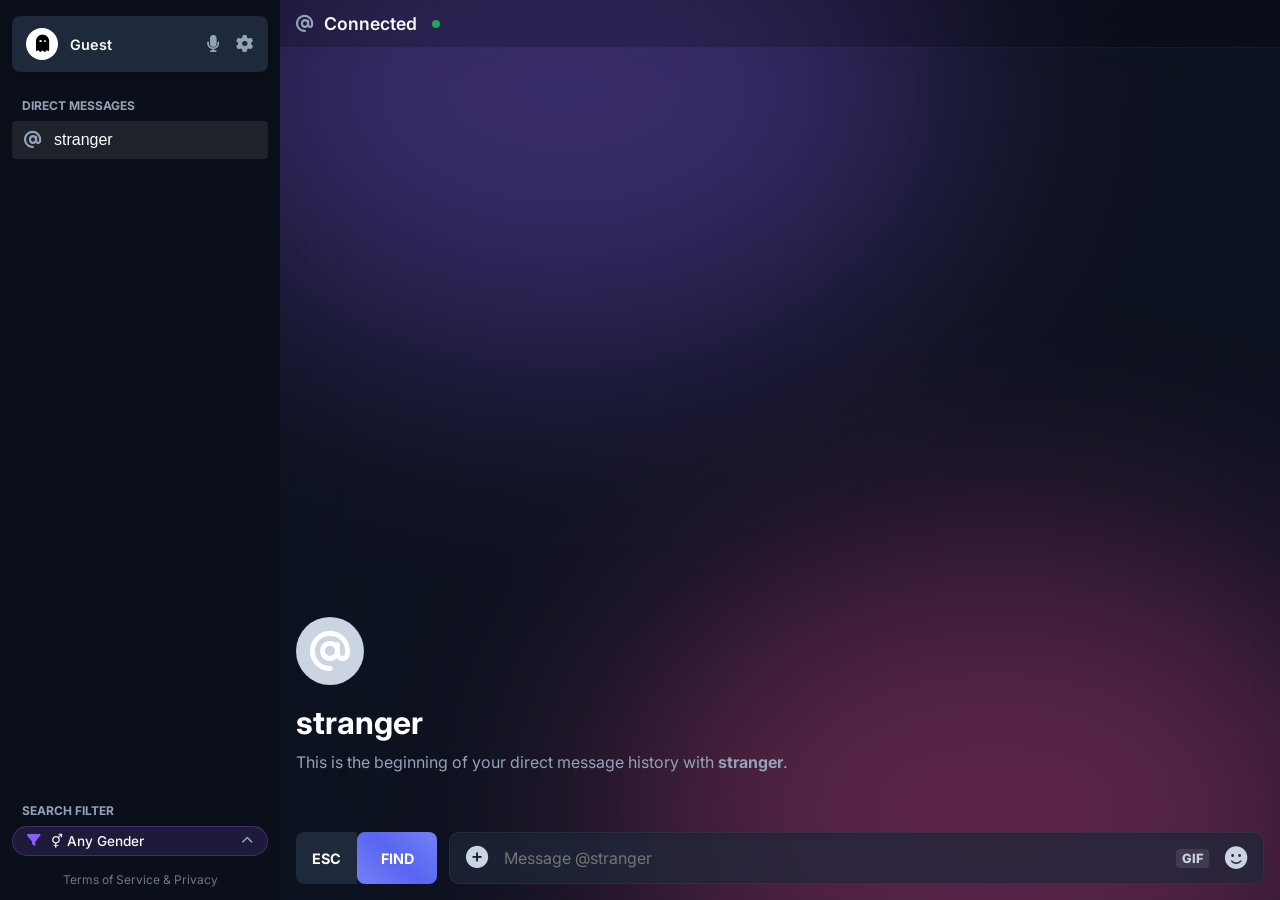
==== commit 615ceed0: "Enforce 18+ age limit and add Terms & Conditions page" ====
--- a/frontend/app.html
+++ b/frontend/app.html
@@ -58,6 +58,9 @@
                         </div>
                         <input type="hidden" id="gender-filter" value="any">
                     </div>
+                    <div style="margin-top: 12px; text-align: center;">
+                        <a href="terms.html" target="_blank" style="color: var(--text-muted); font-size: 0.75rem; text-decoration: none; opacity: 0.7;">Terms of Service & Privacy</a>
+                    </div>
                 </div>
             </div>
         </aside>
--- a/frontend/style.css
+++ b/frontend/style.css
@@ -23,6 +23,15 @@
     box-sizing: border-box;
     margin: 0;
     padding: 0;
+}
+
+html, body {
+    width: 100%;
+    margin: 0;
+    padding: 0;
+    overflow-x: hidden;
+    scroll-behavior: smooth;
+    -webkit-font-smoothing: antialiased;
 }
 
 body {
@@ -1332,14 +1341,14 @@
     pointer-events: none;
     mask-image: radial-gradient(ellipse at top, black 20%, transparent 80%);
     -webkit-mask-image: radial-gradient(ellipse at top, black 20%, transparent 80%);
+    transform: translateZ(0);
+    will-change: transform;
 }
 
 .gradient-text {
     background: linear-gradient(135deg, #f472b6, #fda4af, #f43f5e);
-    background-size: 200% auto;
     -webkit-background-clip: text;
     -webkit-text-fill-color: transparent;
-    animation: gradientShift 6s ease-in-out infinite alternate;
 }
 
 @keyframes gradientShift {
@@ -1371,12 +1380,12 @@
 }
 
 .nav-container {
-    max-width: 1300px;
+    max-width: 1400px;
     margin: 0 auto;
     display: flex;
     justify-content: space-between;
     align-items: center;
-    padding: 0 40px;
+    padding: 0 24px;
     box-sizing: border-box;
     width: 100%;
 }
@@ -1578,13 +1587,12 @@
     margin-left: 40%;
     position: relative;
     z-index: -1;
-    animation: floatHero 6s infinite ease-in-out;
     filter: drop-shadow(0 30px 60px rgba(0, 0, 0, 0.8));
     mask-image: linear-gradient(to right, transparent 0%, transparent 5%, rgba(0, 0, 0, 1) 30%, rgba(0, 0, 0, 1) 85%, transparent 100%);
     -webkit-mask-image: linear-gradient(to right, transparent 0%, transparent 5%, rgba(0, 0, 0, 1) 65%, rgba(0, 0, 0, 1) 85%, transparent 100%);
-}
-
-
+    will-change: transform;
+    transform: translateZ(0);
+}
 
 @keyframes floatHero {
 
@@ -2391,7 +2399,7 @@
     .brand-icon {
         transform: scale(1.8);
     }
-    
+
     .nav-container {
         padding: 0 20px;
         box-sizing: border-box;
@@ -2462,4 +2470,20 @@
     .footer {
         padding: 50px 18px 32px;
     }
-}+}
+@media (max-width: 480px) {
+    .nav-container,
+    .hero-content,
+    .features-content,
+    .how-it-works,
+    .faq-section,
+    .seo-context-area,
+    .final-cta {
+        padding-left: 16px !important;
+        padding-right: 16px !important;
+    }
+    
+    .logo {
+        gap: 8px;
+    }
+}
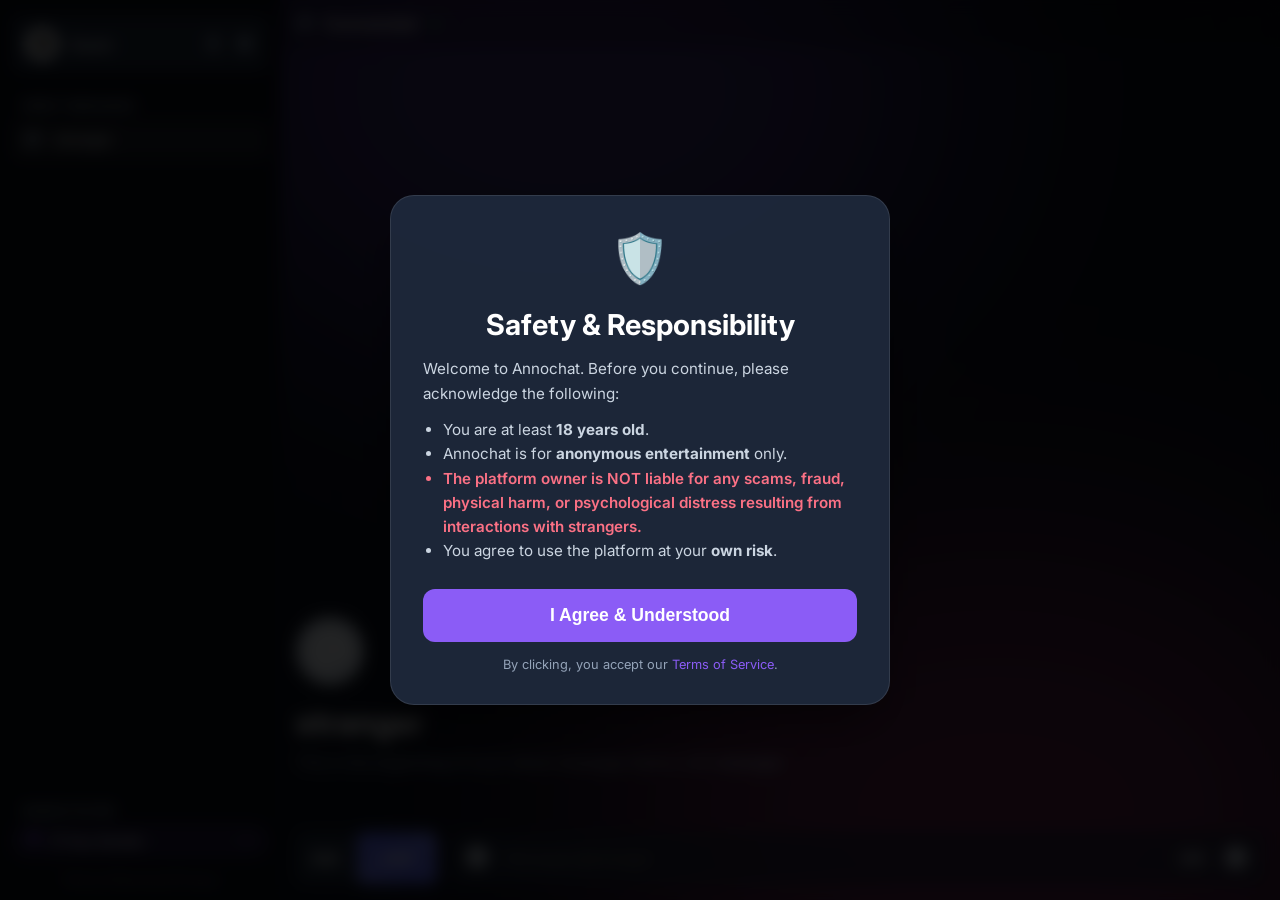
==== commit 69663ae8: "Enhance liability protection and add mandatory safety agreement modal" ====
--- a/frontend/app.html
+++ b/frontend/app.html
@@ -229,6 +229,29 @@
         </div>
     </div>
 
+    <!-- Safety & Liability Modal -->
+    <div id="safety-modal" class="modal-overlay" style="display: none; position: fixed; inset: 0; background: rgba(0, 0, 0, 0.85); backdrop-filter: blur(8px); z-index: 9999; align-items: center; justify-content: center; padding: 20px;">
+        <div class="safety-card" style="background: rgba(30, 41, 59, 0.95); border: 1px solid rgba(255, 255, 255, 0.1); border-radius: 24px; max-width: 500px; width: 100%; padding: 32px; box-shadow: 0 25px 50px -12px rgba(0, 0, 0, 0.5); text-align: center;">
+            <div style="font-size: 3rem; margin-bottom: 20px;">🛡️</div>
+            <h2 style="font-size: 1.8rem; margin-bottom: 15px; color: #fff;">Safety & Responsibility</h2>
+            <div style="text-align: left; margin-bottom: 25px; color: #cbd5e1; font-size: 0.95rem; line-height: 1.6;">
+                <p style="margin-bottom: 12px;">Welcome to Annochat. Before you continue, please acknowledge the following:</p>
+                <ul style="padding-left: 20px; list-style-type: disc;">
+                    <li>You are at least <strong>18 years old</strong>.</li>
+                    <li>Annochat is for <strong>anonymous entertainment</strong> only.</li>
+                    <li style="color: #fb7185; font-weight: 600;">The platform owner is NOT liable for any scams, fraud, physical harm, or psychological distress resulting from interactions with strangers.</li>
+                    <li>You agree to use the platform at your <strong>own risk</strong>.</li>
+                </ul>
+            </div>
+            <button onclick="acceptSafety()" style="width: 100%; background: var(--brand-experiment); border: none; color: white; padding: 16px; border-radius: 12px; font-weight: 700; font-size: 1.1rem; cursor: pointer; transition: transform 0.2s ease;">
+                I Agree & Understood
+            </button>
+            <p style="margin-top: 15px; font-size: 0.8rem; color: var(--text-muted);">
+                By clicking, you accept our <a href="terms.html" target="_blank" style="color: var(--brand-experiment); text-decoration: none;">Terms of Service</a>.
+            </p>
+        </div>
+    </div>
+
     <script src="config.js"></script>
     <script src="script.js"></script>
 </body>
